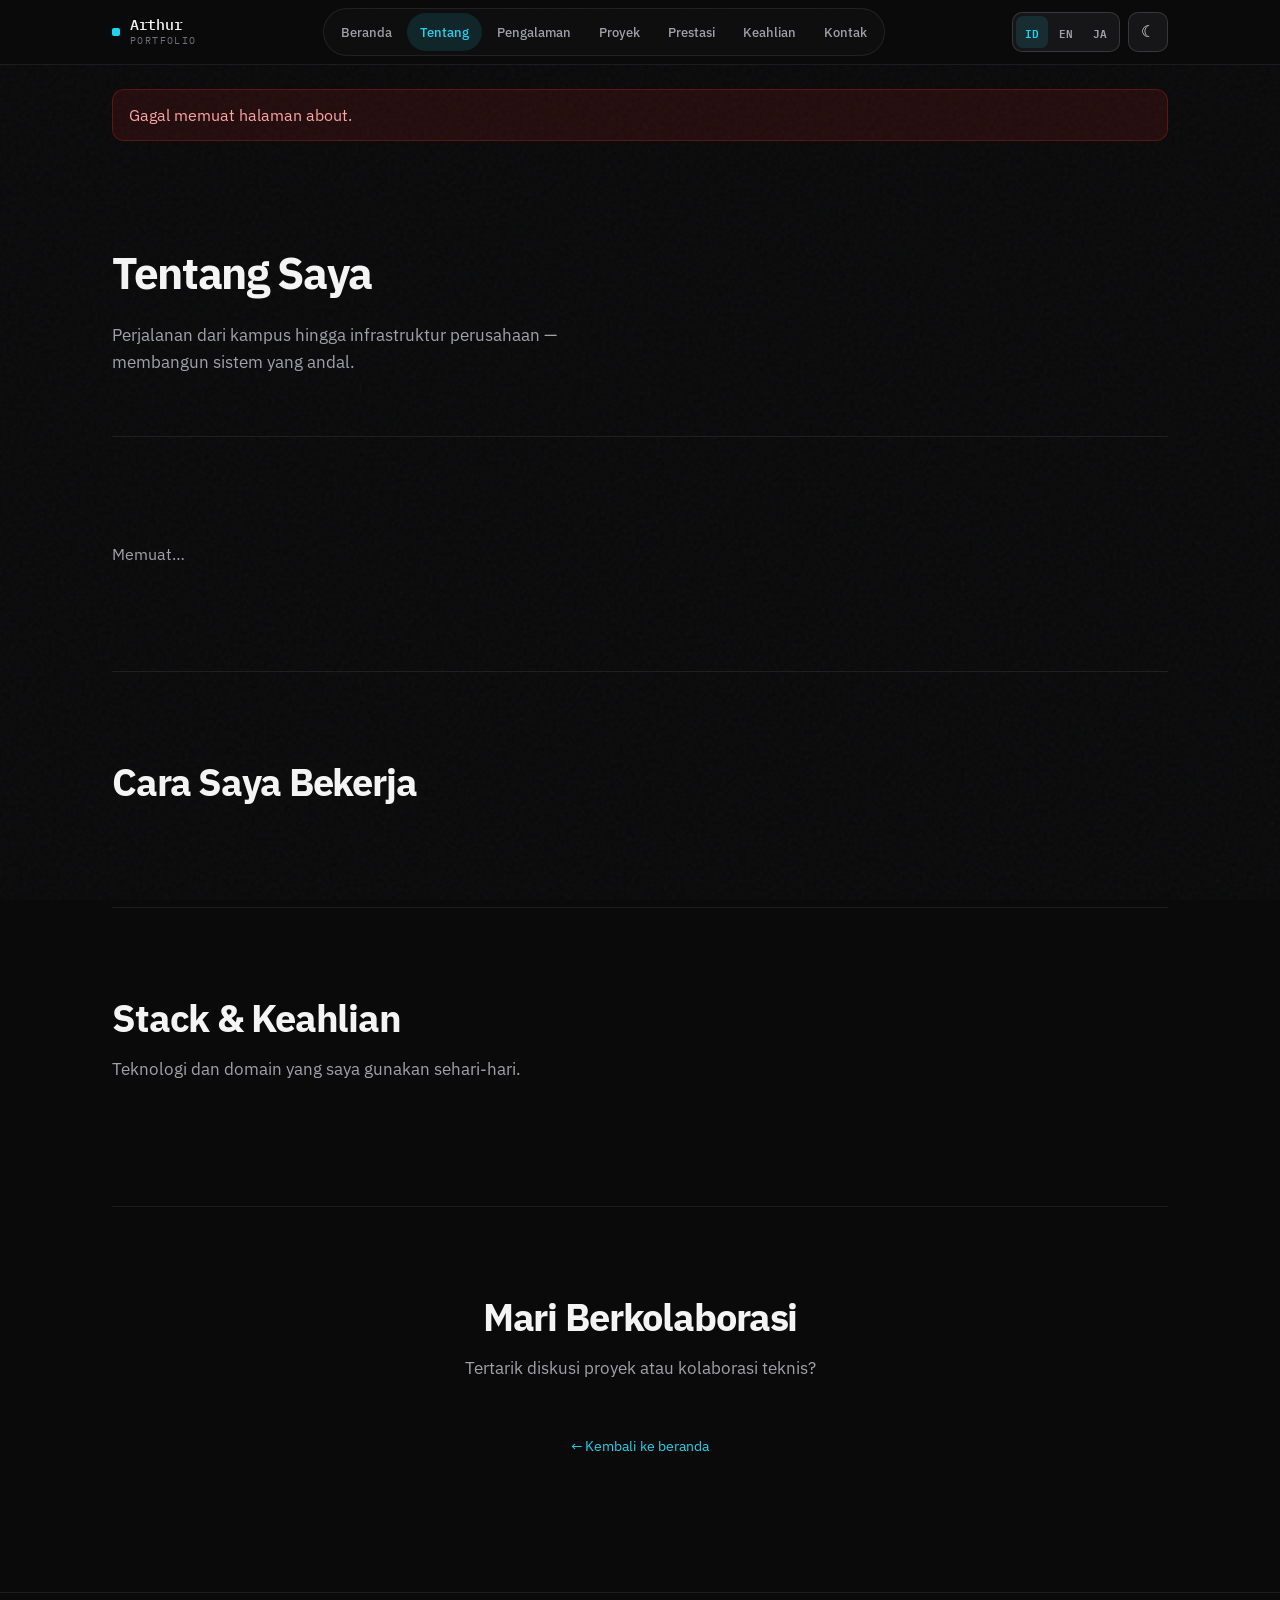
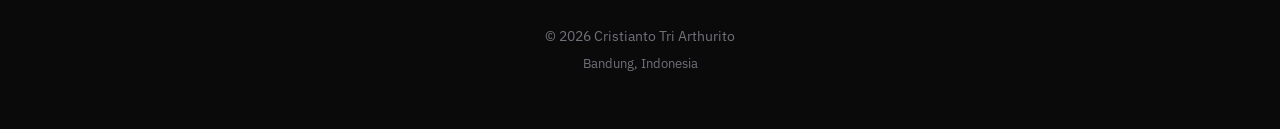
==== about.html @ 10476b2e "Initial GitHub Pages portfolio frontend. Static site from portfolio-web; CMS API hosted on VPS (ssli" ====
<!DOCTYPE html>
<html lang="id">
<head>
  <meta charset="UTF-8">
  <meta name="viewport" content="width=device-width, initial-scale=1.0">
  <meta name="description" content="Tentang Cristianto Tri Arthurito — IT Support, Full Stack, Networking & Cybersecurity">
  <title>Tentang — Portfolio</title>
  <link rel="icon" href="/favicon.svg" type="image/svg+xml">
  <link rel="preconnect" href="https://fonts.googleapis.com">
  <link rel="preconnect" href="https://fonts.gstatic.com" crossorigin>
  <link href="https://fonts.googleapis.com/css2?family=IBM+Plex+Mono:wght@400;500&family=IBM+Plex+Sans:wght@400;500;600;700&display=swap" rel="stylesheet">
  <script src="/js/theme.js"></script>
  <link rel="stylesheet" href="/css/style.css">
</head>
<body class="site site--about">
  <div class="site__noise" aria-hidden="true"></div>
  <header class="site-header" id="site-header">
    <div class="site-header__inner">
      <a href="/" class="site-header__brand" data-i18n-attr="aria-label:nav.home">
        <span class="site-header__mark" aria-hidden="true"></span>
        <span class="site-header__brand-text">
          <strong id="nav-brand">Arthur</strong>
          <small data-i18n="nav.brand">Portfolio</small>
        </span>
      </a>
      <nav class="site-header__nav" id="site-nav" aria-label="Navigasi utama">
        <div class="site-header__links">
          <a href="/" class="nav-link" data-nav="home" data-i18n="nav.homeLink">Beranda</a>
          <a href="/about.html" class="nav-link is-active" data-nav="about" data-i18n="nav.about">Tentang</a>
          <a href="/#pengalaman" class="nav-link" data-nav="pengalaman" data-i18n="nav.experience">Pengalaman</a>
          <a href="/#proyek" class="nav-link" data-nav="proyek" data-i18n="nav.projects">Proyek</a>
          <a href="/#prestasi" class="nav-link" data-nav="prestasi" data-i18n="nav.achievements">Prestasi</a>
          <a href="/#keahlian" class="nav-link" data-nav="keahlian" data-i18n="nav.skills">Keahlian</a>
          <a href="/#kontak" class="nav-link" data-nav="kontak" data-i18n="nav.contact">Kontak</a>
        </div>
      </nav>
      <div class="site-header__tools">
        <div id="lang-slot"></div>
        <div id="theme-slot"></div>
        <button type="button" class="site-header__menu" id="nav-toggle" aria-label="Buka menu" aria-expanded="false" aria-controls="site-nav">
          <span></span><span></span><span></span>
        </button>
      </div>
    </div>
    <div class="site-header__backdrop" id="nav-backdrop" hidden></div>
  </header>
  <main class="site-main">
    <div id="load-error" class="alert" hidden role="alert"></div>
    <header class="about-page__hero">
      <h1 class="about-page__title" id="about-page-title" data-i18n="about.page.title">Tentang Saya</h1>
      <p class="section__lead" data-i18n="about.page.lead">Perjalanan dari kampus hingga infrastruktur perusahaan — membangun sistem yang andal.</p>
    </header>
    <section class="section about-page__layout">
      <div id="about-story" class="about-page__main">
        <p class="muted" data-i18n="loading">Memuat…</p>
      </div>
      <aside id="about-sidebar" class="about-page__aside"></aside>
    </section>
    <section class="section">
      <h2 class="section__title" data-i18n="about.principles.title">Cara Saya Bekerja</h2>
      <div id="about-principles" class="principle-grid"></div>
    </section>
    <section class="section">
      <h2 class="section__title" data-i18n="about.stack.title">Stack & Keahlian</h2>
      <p class="section__lead" data-i18n="about.stack.lead">Teknologi dan domain yang saya gunakan sehari-hari.</p>
      <div id="about-stack" class="stack-cloud"></div>
    </section>
    <section class="section section--cta">
      <h2 class="section__title" data-i18n="about.cta.title">Mari Berkolaborasi</h2>
      <p class="section__lead" data-i18n="about.cta.lead">Tertarik diskusi proyek atau kolaborasi teknis?</p>
      <div class="cta-actions" id="about-cta"></div>
      <p class="about-page__back"><a href="/" data-i18n="about.back">← Kembali ke beranda</a></p>
    </section>
  </main>
  <footer class="site-footer">
    <p>© <span id="year"></span> <span id="footer-name">Cristianto Tri Arthurito</span></p>
    <p class="site-footer__meta"><span id="footer-location">Bandung, Indonesia</span></p>
  </footer>
  <dialog id="lightbox" class="lightbox">
    <button type="button" class="lightbox__close" id="lightbox-close" data-i18n-attr="aria-label:lightbox.close">×</button>
    <img id="lightbox-img" src="" data-i18n-attr="alt:photo.enlarged">
  </dialog>
  <script src="/js/config.js"></script>
  <script src="/js/content-i18n.js?v=1"></script>
  <script src="/js/i18n.js?v=3"></script>
  <script src="/js/api.js"></script>
  <script src="/js/photos.js"></script>
  <script src="/js/core.js"></script>
  <script src="/js/about-page.js"></script>
  <script src="/js/site.js"></script>
</body>
</html>
---- css/style.css ----
/* Portfolio — codedgar-inspired, dark default + light toggle */
:root,
[data-theme="dark"] {
  --bg: #0a0a0b;
  --bg-elevated: #111113;
  --bg-card: #161618;
  --ink: #f4f4f5;
  --ink-muted: #a1a1aa;
  --ink-dim: #71717a;
  --accent: #22d3ee;
  --accent-hover: #67e8f9;
  --accent-dim: #0891b2;
  --accent-soft: rgba(34, 211, 238, 0.12);
  --border: rgba(255, 255, 255, 0.08);
  --border-strong: rgba(255, 255, 255, 0.14);
  --header-bg: rgba(10, 10, 11, 0.82);
  --btn-primary-bg: #f4f4f5;
  --btn-primary-ink: #0a0a0b;
  --noise-opacity: 0.035;
  color-scheme: dark;
}

[data-theme="light"] {
  --bg: #f8fafc;
  --bg-elevated: #ffffff;
  --bg-card: #ffffff;
  --ink: #0f172a;
  --ink-muted: #475569;
  --ink-dim: #64748b;
  --accent: #0891b2;
  --accent-hover: #0e7490;
  --accent-dim: #155e75;
  --accent-soft: rgba(8, 145, 178, 0.1);
  --border: rgba(15, 23, 42, 0.08);
  --border-strong: rgba(15, 23, 42, 0.14);
  --header-bg: rgba(248, 250, 252, 0.88);
  --btn-primary-bg: #0f172a;
  --btn-primary-ink: #f8fafc;
  --noise-opacity: 0.02;
  color-scheme: light;
}

:root {
  --radius: 12px;
  --radius-lg: 16px;
  --shadow: 0 8px 32px rgba(0, 0, 0, 0.4);
  --font: "IBM Plex Sans", system-ui, sans-serif;
  --mono: "IBM Plex Mono", ui-monospace, monospace;
  --max: 1120px;
  --header-h: 64px;
}

*, *::before, *::after { box-sizing: border-box; }

html { scroll-behavior: smooth; }

body.site {
  margin: 0;
  font-family: var(--font);
  font-size: 1rem;
  line-height: 1.65;
  color: var(--ink);
  background: var(--bg);
  min-height: 100vh;
}

.site__noise {
  pointer-events: none;
  position: fixed;
  inset: 0;
  z-index: 0;
  opacity: var(--noise-opacity);
  background-image: url("data:image/svg+xml,%3Csvg viewBox='0 0 256 256' xmlns='http://www.w3.org/2000/svg'%3E%3Cfilter id='n'%3E%3CfeTurbulence type='fractalNoise' baseFrequency='0.85' numOctaves='4' stitchTiles='stitch'/%3E%3C/filter%3E%3Crect width='100%25' height='100%25' filter='url(%23n)'/%3E%3C/svg%3E");
}

a {
  color: var(--accent);
  text-decoration: none;
  transition: color 0.15s;
}
a:hover { color: var(--accent-hover); }

.muted { color: var(--ink-muted); }

/* Header */
.site-header {
  position: sticky;
  top: 0;
  z-index: 100;
  background: var(--header-bg);
  backdrop-filter: blur(16px);
  border-bottom: 1px solid var(--border);
  transition: box-shadow 0.2s ease, border-color 0.2s ease;
}

.site-header.is-scrolled {
  border-bottom-color: var(--border-strong);
  box-shadow: 0 8px 32px rgba(0, 0, 0, 0.18);
}

[data-theme="light"] .site-header.is-scrolled {
  box-shadow: 0 8px 24px rgba(15, 23, 42, 0.08);
}

.site-header__inner {
  display: grid;
  grid-template-columns: auto 1fr auto;
  align-items: center;
  gap: 12px 20px;
  max-width: var(--max);
  margin: 0 auto;
  height: var(--header-h);
  padding: 0 clamp(16px, 4vw, 32px);
}

.site-header__brand {
  display: flex;
  align-items: center;
  gap: 10px;
  min-width: 0;
  text-decoration: none;
}

.site-header__mark {
  flex-shrink: 0;
  width: 8px;
  height: 8px;
  border-radius: 2px;
  background: var(--accent);
  box-shadow: 0 0 14px var(--accent-soft);
}

.site-header__brand-text {
  display: flex;
  flex-direction: column;
  gap: 2px;
  line-height: 1.1;
}

.site-header__brand-text strong {
  font-family: var(--mono);
  font-weight: 500;
  font-size: 0.92rem;
  color: var(--ink);
  letter-spacing: -0.02em;
}

.site-header__brand-text small {
  font-family: var(--mono);
  font-size: 0.62rem;
  font-weight: 400;
  letter-spacing: 0.14em;
  text-transform: uppercase;
  color: var(--ink-dim);
}

.site-header__brand:hover .site-header__brand-text strong {
  color: var(--accent);
}

.site-header__nav {
  display: flex;
  justify-content: center;
  min-width: 0;
}

.site-header__links {
  display: flex;
  align-items: center;
  flex-wrap: nowrap;
  gap: 2px;
  padding: 4px;
  border: 1px solid var(--border);
  border-radius: 999px;
  background: rgba(255, 255, 255, 0.02);
}

[data-theme="light"] .site-header__links {
  background: rgba(15, 23, 42, 0.03);
}

.nav-link {
  display: inline-flex;
  align-items: center;
  justify-content: center;
  padding: 8px 13px;
  border-radius: 999px;
  font-size: 0.84rem;
  font-weight: 500;
  color: var(--ink-muted);
  text-decoration: none;
  white-space: nowrap;
  transition: color 0.15s ease, background 0.15s ease, border-color 0.15s ease;
}

.nav-link:hover {
  color: var(--ink);
  background: rgba(255, 255, 255, 0.05);
}

[data-theme="light"] .nav-link:hover {
  background: rgba(15, 23, 42, 0.05);
}

.nav-link.is-active {
  color: var(--accent) !important;
  background: var(--accent-soft);
}

.nav-link--admin {
  font-family: var(--mono);
  font-size: 0.68rem;
  font-weight: 500;
  letter-spacing: 0.08em;
  text-transform: uppercase;
  padding: 7px 11px;
  border: 1px solid var(--border-strong);
  background: transparent;
}

.nav-link--admin:hover {
  color: var(--accent);
  border-color: var(--accent-dim);
  background: var(--accent-soft);
}

.nav-link--mobile-only { display: none; }
.nav-link--desktop-only { display: inline-flex; }

.site-header__tools {
  display: flex;
  align-items: center;
  gap: 8px;
}

.site-header__backdrop {
  position: fixed;
  inset: var(--header-h) 0 0;
  z-index: 98;
  background: rgba(0, 0, 0, 0.45);
  backdrop-filter: blur(2px);
  opacity: 0;
  pointer-events: none;
  transition: opacity 0.25s ease;
}

body.nav-open .site-header__backdrop {
  opacity: 1;
  pointer-events: auto;
}

.theme-toggle {
  display: inline-flex;
  align-items: center;
  justify-content: center;
  width: 40px;
  height: 40px;
  border-radius: 10px;
  border: 1px solid var(--border-strong);
  background: var(--bg-card);
  color: var(--ink);
  cursor: pointer;
  font-size: 1rem;
  transition: border-color 0.15s, background 0.15s;
}
.theme-toggle:hover {
  border-color: var(--accent);
  color: var(--accent);
}
.theme-toggle__icon { line-height: 1; }
html:not([data-theme="light"]) .theme-toggle__icon--sun { display: none; }
html[data-theme="light"] .theme-toggle__icon--moon { display: none; }

/* Language switcher */
.lang-switch {
  display: inline-flex;
  align-items: center;
  gap: 2px;
  padding: 3px;
  border: 1px solid var(--border-strong);
  border-radius: 10px;
  background: var(--bg-card);
}

.lang-switch__btn {
  display: inline-flex;
  align-items: center;
  justify-content: center;
  min-width: 32px;
  height: 32px;
  padding: 0 6px;
  border: none;
  border-radius: 7px;
  background: transparent;
  color: var(--ink-muted);
  font-family: var(--mono);
  font-size: 0.68rem;
  font-weight: 600;
  letter-spacing: 0.04em;
  cursor: pointer;
  transition: color 0.2s ease, background 0.2s ease, transform 0.2s ease;
}

.lang-switch__btn:hover {
  color: var(--ink);
  background: rgba(255, 255, 255, 0.06);
  transform: translateY(-1px);
}

[data-theme="light"] .lang-switch__btn:hover {
  background: rgba(15, 23, 42, 0.06);
}

.lang-switch__btn.is-active {
  color: var(--accent);
  background: var(--accent-soft);
}

.site-header__menu {
  display: none;
  flex-direction: column;
  justify-content: center;
  gap: 5px;
  width: 40px;
  height: 40px;
  padding: 0;
  border: 1px solid var(--border-strong);
  border-radius: 10px;
  background: var(--bg-card);
  cursor: pointer;
  transition: border-color 0.15s ease;
}

.site-header__menu:hover {
  border-color: var(--accent);
}

.site-header__menu span {
  display: block;
  width: 16px;
  height: 2px;
  margin: 0 auto;
  background: var(--ink);
  border-radius: 1px;
  transition: transform 0.22s ease, opacity 0.15s ease;
}

@media (max-width: 960px) {
  .site-header__links {
    gap: 0;
    padding: 3px;
  }

  .nav-link {
    padding: 7px 10px;
    font-size: 0.8rem;
  }
}

@media (max-width: 900px) {
  .site-header__inner {
    display: flex;
    justify-content: space-between;
  }

  .site-header__menu { display: flex; }

  .nav-link--mobile-only { display: inline-flex; }
  .nav-link--desktop-only { display: none; }

  .site-header__nav {
    position: fixed;
    top: var(--header-h);
    left: 12px;
    right: 12px;
    z-index: 99;
    justify-content: stretch;
    transform: translateY(-8px);
    opacity: 0;
    pointer-events: none;
    transition: transform 0.25s ease, opacity 0.25s ease;
  }

  .site-header__links {
    flex-direction: column;
    align-items: stretch;
    gap: 4px;
    width: 100%;
    padding: 10px;
    border-radius: var(--radius-lg);
    border-color: var(--border-strong);
    background: var(--bg-elevated);
    box-shadow: var(--shadow);
  }

  .nav-link {
    justify-content: flex-start;
    width: 100%;
    padding: 12px 14px;
    font-size: 0.92rem;
    border-radius: 10px;
  }

  .nav-link--admin {
    margin-top: 4px;
    padding-top: 12px;
    padding-bottom: 12px;
    border-style: dashed;
  }

  body.nav-open .site-header__nav {
    transform: translateY(0);
    opacity: 1;
    pointer-events: auto;
  }

  body.nav-open .site-header__menu span:nth-child(2) { opacity: 0; }
  body.nav-open .site-header__menu span:first-child { transform: translateY(7px) rotate(45deg); }
  body.nav-open .site-header__menu span:last-child { transform: translateY(-7px) rotate(-45deg); }
}

.site-main {
  position: relative;
  z-index: 1;
  max-width: var(--max);
  margin: 0 auto;
  padding: 0 clamp(16px, 4vw, 32px) 80px;
}

/* Hero */
.hero {
  padding: clamp(48px, 10vw, 96px) 0 clamp(32px, 6vw, 56px);
  border-bottom: 1px solid var(--border);
}

.hero__init {
  font-family: var(--mono);
  font-size: 0.78rem;
  color: var(--ink-dim);
  margin: 0 0 28px;
  letter-spacing: 0.02em;
}
.hero__init a { color: var(--accent); }

.hero__inner {
  display: grid;
  gap: 40px;
  align-items: center;
}
@media (min-width: 860px) {
  .hero__inner { grid-template-columns: 1.15fr 0.85fr; gap: 56px; }
}

.hero h1 {
  font-size: clamp(2.25rem, 6vw, 3.5rem);
  font-weight: 700;
  line-height: 1.08;
  letter-spacing: -0.04em;
  margin: 0 0 16px;
}

.hero__role {
  font-family: var(--mono);
  font-size: clamp(0.85rem, 2vw, 1rem);
  font-weight: 500;
  color: var(--accent);
  margin: 0 0 20px;
}

.hero__lead {
  font-size: clamp(1.05rem, 2.2vw, 1.2rem);
  color: var(--ink-muted);
  max-width: 42ch;
  margin: 0 0 28px;
  line-height: 1.6;
}

.hero__actions {
  display: flex;
  flex-wrap: wrap;
  gap: 12px;
}

.btn {
  display: inline-flex;
  align-items: center;
  justify-content: center;
  gap: 8px;
  padding: 12px 22px;
  font-family: inherit;
  font-size: 0.9rem;
  font-weight: 600;
  border-radius: var(--radius);
  border: 1px solid transparent;
  cursor: pointer;
  transition: background 0.15s, border-color 0.15s, color 0.15s;
}

.btn--primary {
  background: var(--btn-primary-bg);
  color: var(--btn-primary-ink);
}
.btn--primary:hover {
  filter: brightness(1.08);
}

.btn--ghost {
  background: transparent;
  border-color: var(--border-strong);
  color: var(--ink);
}
.btn--ghost:hover {
  border-color: var(--accent);
  color: var(--accent);
}

.hero__meta {
  font-size: 0.88rem;
  color: var(--ink-dim);
  margin-top: 20px;
}

.hero__visual {
  display: flex;
  justify-content: center;
  align-items: flex-start;
}

.hero__visual .photo-gallery--single .photo-gallery__item {
  aspect-ratio: 4/5;
  max-height: 440px;
  border-radius: var(--radius-lg);
  border: 1px solid var(--border);
  overflow: hidden;
  box-shadow: var(--shadow);
}

/* Hero — tumpukan foto profil */
.photo-stack {
  position: relative;
  display: block;
  width: min(100%, 300px);
  aspect-ratio: 4/5;
  max-height: 440px;
  margin: 0 auto;
  padding: 0;
  border: none;
  background: transparent;
  cursor: pointer;
  -webkit-tap-highlight-color: transparent;
}

.photo-stack:focus-visible {
  outline: 2px solid var(--accent);
  outline-offset: 4px;
  border-radius: var(--radius-lg);
}

.photo-stack__card {
  position: absolute;
  inset: 0;
  border-radius: var(--radius-lg);
  border: 1px solid var(--border);
  overflow: hidden;
  box-shadow: var(--shadow);
  background: var(--bg-card);
  transform: translate(calc(var(--depth) * 11px), calc(var(--depth) * -9px))
    rotate(calc(var(--depth) * 1.8deg));
  z-index: calc(20 - var(--depth));
  transition: transform 0.25s ease, box-shadow 0.25s ease;
}

.photo-stack__card img {
  width: 100%;
  height: 100%;
  object-fit: cover;
  display: block;
}

.photo-stack:hover .photo-stack__card,
.photo-stack:focus-visible .photo-stack__card {
  transform: translate(calc(var(--depth) * 13px), calc(var(--depth) * -11px))
    rotate(calc(var(--depth) * 1.8deg));
}

.photo-stack:hover .photo-stack__card:first-child,
.photo-stack:focus-visible .photo-stack__card:first-child {
  box-shadow: 0 20px 40px rgba(0, 0, 0, 0.18);
}

.photo-stack__badge {
  position: absolute;
  right: 12px;
  bottom: 12px;
  z-index: 20;
  font-family: var(--mono);
  font-size: 0.72rem;
  font-weight: 600;
  padding: 6px 10px;
  border-radius: 999px;
  background: rgba(10, 10, 11, 0.75);
  color: #fff;
  border: 1px solid rgba(255, 255, 255, 0.15);
  backdrop-filter: blur(6px);
  pointer-events: none;
}

/* Stats */
.stats {
  padding: 40px 0;
  border-bottom: 1px solid var(--border);
}

.stats__grid {
  display: grid;
  grid-template-columns: repeat(2, 1fr);
  gap: 24px 32px;
}
@media (min-width: 640px) {
  .stats__grid { grid-template-columns: repeat(4, 1fr); }
}

.stat-item__value {
  font-size: clamp(2rem, 4vw, 2.75rem);
  font-weight: 700;
  letter-spacing: -0.03em;
  line-height: 1;
  margin-bottom: 6px;
  font-variant-numeric: tabular-nums;
  transition: opacity 0.2s;
}

.stat-item.is-animating .stat-item__value {
  opacity: 1;
}

/* About teaser & page */
.section--teaser { padding-bottom: clamp(40px, 6vw, 64px); }

.about-teaser__text {
  font-size: 1.05rem;
  color: var(--ink-muted);
  max-width: 58ch;
  margin: 0 0 16px;
  line-height: 1.65;
}

.about-block__link {
  display: inline-flex;
  font-weight: 600;
  font-size: 0.95rem;
}

.about-page__hero {
  padding: clamp(40px, 8vw, 72px) 0 24px;
  border-bottom: 1px solid var(--border);
}

.about-page__title {
  font-size: clamp(2rem, 5vw, 2.75rem);
  font-weight: 700;
  letter-spacing: -0.03em;
  margin: 0 0 12px;
}

.about-page__layout {
  display: grid;
  gap: 32px;
}
@media (min-width: 860px) {
  .about-page__layout {
    grid-template-columns: 1fr minmax(240px, 300px);
    align-items: start;
  }
}

.about-page__story p {
  margin: 0 0 1.1em;
  color: var(--ink-muted);
  font-size: 1.05rem;
  line-height: 1.7;
}
.about-page__story p:last-child { margin-bottom: 0; }

.about-page__photo {
  margin-bottom: 28px;
  max-width: 360px;
}
.about-page__photo .photo-gallery__item {
  aspect-ratio: 4/5;
  border-radius: var(--radius-lg);
  border: 1px solid var(--border);
}

.about-sidebar__card {
  padding: 22px;
  background: var(--bg-card);
  border: 1px solid var(--border);
  border-radius: var(--radius-lg);
  position: sticky;
  top: calc(var(--header-h) + 16px);
}
.about-sidebar__card h3 {
  font-family: var(--mono);
  font-size: 0.75rem;
  text-transform: uppercase;
  letter-spacing: 0.08em;
  color: var(--accent-dim);
  margin: 0 0 14px;
}
.about-sidebar__card ul {
  list-style: none;
  margin: 0;
  padding: 0;
}
.about-sidebar__card li {
  display: flex;
  flex-direction: column;
  gap: 4px;
  padding: 10px 0;
  border-bottom: 1px solid var(--border);
  font-size: 0.88rem;
}
.about-sidebar__card li:last-child { border-bottom: none; }
.about-sidebar__card span { color: var(--ink-dim); font-size: 0.78rem; }

.principle-grid {
  display: grid;
  gap: 16px;
}
@media (min-width: 640px) {
  .principle-grid { grid-template-columns: repeat(2, 1fr); }
}

.principle-card {
  padding: 22px 24px;
  background: var(--bg-card);
  border: 1px solid var(--border);
  border-radius: var(--radius-lg);
}
.principle-card h3 {
  font-size: 1rem;
  font-weight: 600;
  margin: 0 0 8px;
}
.principle-card p {
  margin: 0;
  font-size: 0.92rem;
  color: var(--ink-muted);
  line-height: 1.55;
}

.stack-cloud {
  display: flex;
  flex-wrap: wrap;
  gap: 10px;
}
.tag--lg {
  font-size: 0.82rem;
  padding: 8px 14px;
}

.about-page__back {
  margin-top: 24px;
  font-size: 0.9rem;
}

.stat-item__label {
  font-size: 0.82rem;
  color: var(--ink-muted);
  line-height: 1.4;
}

/* Sections */
.section {
  padding: clamp(56px, 8vw, 88px) 0;
  border-bottom: 1px solid var(--border);
}

.section__label {
  font-family: var(--mono);
  font-size: 0.75rem;
  color: var(--accent-dim);
  margin: 0 0 16px;
  letter-spacing: 0.04em;
}

.section__title {
  font-size: clamp(1.75rem, 4vw, 2.35rem);
  font-weight: 700;
  letter-spacing: -0.03em;
  margin: 0 0 16px;
  line-height: 1.15;
}

.section__lead {
  font-size: 1.05rem;
  color: var(--ink-muted);
  max-width: 52ch;
  margin: 0 0 36px;
  line-height: 1.6;
}

/* Problem / focus cards */
.problem-grid {
  display: grid;
  gap: 16px;
}
@media (min-width: 640px) {
  .problem-grid { grid-template-columns: repeat(2, 1fr); }
}

.problem-card {
  padding: 24px 26px;
  background: var(--bg-card);
  border: 1px solid var(--border);
  border-radius: var(--radius-lg);
  transition: border-color 0.2s;
}
.problem-card:hover { border-color: var(--border-strong); }

.problem-card__num {
  font-family: var(--mono);
  font-size: 0.72rem;
  color: var(--accent);
  display: block;
  margin-bottom: 12px;
}

.problem-card h3 {
  font-size: 1.05rem;
  font-weight: 600;
  margin: 0 0 10px;
  letter-spacing: -0.02em;
}

.problem-card p {
  margin: 0;
  font-size: 0.92rem;
  color: var(--ink-muted);
  line-height: 1.55;
}

/* About */
.about-block {
  display: grid;
  gap: 32px;
}
@media (min-width: 700px) {
  .about-block:has(.about-block__media) {
    grid-template-columns: minmax(200px, 320px) 1fr;
    align-items: start;
  }
}

.about-block__text p {
  margin: 0 0 1.1em;
  color: var(--ink-muted);
  font-size: 1.02rem;
}
.about-block__text p:last-child { margin-bottom: 0; }

.about-block__link {
  display: inline-flex;
  margin-top: 20px;
  font-weight: 600;
  font-size: 0.95rem;
}

/* Featured work */
.work-grid {
  display: grid;
  gap: 20px;
}
@media (min-width: 700px) {
  .work-grid { grid-template-columns: repeat(auto-fit, minmax(300px, 1fr)); }
}

.work-card {
  display: flex;
  flex-direction: column;
  padding: 28px;
  background: var(--bg-card);
  border: 1px solid var(--border);
  border-radius: var(--radius-lg);
  transition: border-color 0.25s ease, transform 0.3s cubic-bezier(0.34, 1.56, 0.64, 1), box-shadow 0.25s ease;
  min-height: 100%;
}
.work-card:hover {
  border-color: var(--accent-dim);
  transform: translateY(-4px);
  box-shadow: 0 12px 32px rgba(0, 0, 0, 0.18);
}

[data-theme="light"] .work-card:hover {
  box-shadow: 0 12px 28px rgba(15, 23, 42, 0.1);
}

.work-card__meta {
  font-family: var(--mono);
  font-size: 0.72rem;
  color: var(--ink-dim);
  margin-bottom: 12px;
}

.work-card__tags {
  display: flex;
  flex-wrap: wrap;
  gap: 6px;
  margin-bottom: 14px;
}

.work-card__tag {
  font-family: var(--mono);
  font-size: 0.68rem;
  padding: 4px 8px;
  border-radius: 4px;
  background: var(--accent-soft);
  color: var(--accent);
}

.work-card h3 {
  font-size: 1.2rem;
  font-weight: 600;
  margin: 0 0 8px;
  letter-spacing: -0.02em;
}

.work-card__company {
  font-size: 0.88rem;
  color: var(--accent);
  margin: 0 0 14px;
}

.work-card p {
  margin: 0;
  font-size: 0.9rem;
  color: var(--ink-muted);
  flex: 1;
  line-height: 1.55;
}

.work-card ul {
  margin: 12px 0 0;
  padding-left: 1.1em;
  font-size: 0.85rem;
  color: var(--ink-muted);
}

/* Project cards */
.project-card__head {
  display: flex;
  justify-content: flex-end;
  margin: -4px 0 8px;
}

.project-card__status {
  font-family: var(--mono);
  font-size: 0.68rem;
  padding: 4px 10px;
  border-radius: 999px;
  border: 1px solid var(--border);
  color: var(--ink-muted);
}

.project-card__status--live {
  border-color: rgba(34, 197, 94, 0.35);
  color: #22c55e;
  background: rgba(34, 197, 94, 0.08);
}

.project-card__status--internal {
  border-color: rgba(59, 130, 246, 0.35);
  color: #3b82f6;
  background: rgba(59, 130, 246, 0.08);
}

.project-card__status--demo,
.project-card__status--development {
  border-color: rgba(234, 179, 8, 0.35);
  color: #eab308;
  background: rgba(234, 179, 8, 0.08);
}

.project-card__actions {
  display: flex;
  flex-wrap: wrap;
  gap: 8px;
  margin-top: 18px;
  padding-top: 16px;
  border-top: 1px solid var(--border);
}

/* Timeline expand */
.timeline-expand {
  margin-top: 32px;
}
.timeline-expand summary {
  font-family: var(--mono);
  font-size: 0.85rem;
  color: var(--accent);
  cursor: pointer;
  padding: 12px 0;
  list-style: none;
}
.timeline-expand summary::-webkit-details-marker { display: none; }

.timeline {
  position: relative;
  padding-left: 24px;
  margin-top: 16px;
}
.timeline::before {
  content: "";
  position: absolute;
  left: 5px;
  top: 8px;
  bottom: 8px;
  width: 1px;
  background: var(--border-strong);
}

.timeline__item {
  position: relative;
  margin-bottom: 24px;
}

.timeline__dot {
  position: absolute;
  left: -24px;
  top: 20px;
  width: 10px;
  height: 10px;
  border-radius: 50%;
  background: var(--accent);
  border: 2px solid var(--bg);
}

.timeline__body {
  padding: 20px 24px;
  background: var(--bg-card);
  border: 1px solid var(--border);
  border-radius: var(--radius);
  transition: border-color 0.25s ease, transform 0.25s ease, box-shadow 0.25s ease;
}

.timeline__item:hover .timeline__body {
  border-color: var(--accent-dim);
  transform: translateX(4px);
  box-shadow: -4px 8px 24px rgba(0, 0, 0, 0.12);
}

.timeline__body h3 {
  font-size: 1.05rem;
  margin: 0 0 6px;
  font-weight: 600;
}

.timeline__meta {
  font-family: var(--mono);
  font-size: 0.78rem;
  color: var(--ink-dim);
  margin: 0 0 12px;
}

.timeline__body ul {
  margin: 0;
  padding-left: 1.1em;
  font-size: 0.88rem;
  color: var(--ink-muted);
}

.timeline__photos, .ach-card__photos { margin-bottom: 14px; }

/* Achievements */
.ach-section-photos { margin-bottom: 24px; }

.ach-grid {
  display: grid;
  gap: 16px;
}
@media (min-width: 700px) {
  .ach-grid { grid-template-columns: repeat(3, 1fr); }
}

.ach-card {
  padding: 24px;
  background: var(--bg-card);
  border: 1px solid var(--border);
  border-radius: var(--radius-lg);
  transition: border-color 0.25s ease, transform 0.3s cubic-bezier(0.34, 1.56, 0.64, 1), box-shadow 0.25s ease;
}

.ach-card:hover {
  border-color: var(--accent-dim);
  transform: translateY(-3px);
  box-shadow: 0 10px 28px rgba(0, 0, 0, 0.15);
}

[data-theme="light"] .ach-card:hover {
  box-shadow: 0 10px 24px rgba(15, 23, 42, 0.08);
}

.ach-card h3 {
  font-family: var(--mono);
  font-size: 0.78rem;
  font-weight: 500;
  text-transform: uppercase;
  letter-spacing: 0.08em;
  color: var(--accent);
  margin: 0 0 14px;
}

.ach-card ul {
  margin: 0;
  padding-left: 1.1em;
  font-size: 0.88rem;
  color: var(--ink-muted);
}
.ach-card li { margin-bottom: 0.4em; }

/* Skills */
.skills-grid {
  display: grid;
  gap: 14px;
  grid-template-columns: repeat(auto-fill, minmax(260px, 1fr));
}

.skill-card {
  padding: 20px 22px;
  background: var(--bg-card);
  border: 1px solid var(--border);
  border-radius: var(--radius);
  transition: border-color 0.3s ease, transform 0.35s cubic-bezier(0.34, 1.56, 0.64, 1), box-shadow 0.3s ease, background 0.3s ease;
  position: relative;
  overflow: hidden;
}

.skill-card::before {
  content: "";
  position: absolute;
  inset: 0;
  background: linear-gradient(135deg, var(--accent-soft) 0%, transparent 60%);
  opacity: 0;
  transition: opacity 0.35s ease;
  pointer-events: none;
}

.skill-card:hover {
  border-color: var(--accent);
  transform: translateY(-6px) scale(1.02);
  box-shadow: 0 16px 40px rgba(34, 211, 238, 0.12);
}

.skill-card:hover::before {
  opacity: 1;
}

[data-theme="light"] .skill-card:hover {
  box-shadow: 0 16px 36px rgba(8, 145, 178, 0.14);
}

.skill-card h3 {
  position: relative;
  z-index: 1;
  font-size: 0.82rem;
  font-weight: 600;
  margin: 0 0 12px;
  color: var(--ink-dim);
  text-transform: uppercase;
  letter-spacing: 0.06em;
  transition: color 0.25s ease;
}

.skill-card:hover h3 {
  color: var(--accent);
}

.skill-card__tags {
  display: flex;
  flex-wrap: wrap;
  gap: 8px;
  position: relative;
  z-index: 1;
}

.tag {
  font-family: var(--mono);
  font-size: 0.75rem;
  padding: 5px 10px;
  border-radius: 6px;
  background: rgba(255, 255, 255, 0.05);
  border: 1px solid var(--border);
  color: var(--ink-muted);
  transition: transform 0.25s cubic-bezier(0.34, 1.56, 0.64, 1), border-color 0.2s ease, color 0.2s ease, background 0.2s ease;
}

.skill-card:hover .tag {
  border-color: var(--accent-dim);
}

.skill-card .tag:hover {
  transform: translateY(-3px) scale(1.06);
  color: var(--accent);
  background: var(--accent-soft);
  border-color: var(--accent);
}

/* CTA */
.section--cta {
  text-align: center;
  border-bottom: none;
  padding-bottom: 40px;
}
.section--cta .section__label,
.section--cta .section__title,
.section--cta .section__lead {
  margin-left: auto;
  margin-right: auto;
}
.section--cta .section__lead { margin-bottom: 28px; }

.cta-actions {
  display: flex;
  flex-wrap: wrap;
  gap: 12px;
  justify-content: center;
}

.cta-empty {
  margin: 0;
  max-width: 36rem;
  text-align: center;
  color: var(--ink-muted);
  font-size: 0.95rem;
  line-height: 1.55;
}

.hero-skeleton {
  max-width: 640px;
}

.skeleton {
  display: block;
  border-radius: 8px;
  background: linear-gradient(90deg, var(--bg-card) 25%, var(--bg-elevated) 50%, var(--bg-card) 75%);
  background-size: 200% 100%;
  animation: skeleton-shimmer 1.2s ease-in-out infinite;
  margin: 0 0 14px;
  min-height: 1rem;
}

.skeleton--sm { width: 40%; min-height: 0.75rem; }
.skeleton--title { width: 85%; min-height: 2.5rem; margin-bottom: 18px; }
.skeleton--short { width: 60%; }

@keyframes skeleton-shimmer {
  0% { background-position: 100% 0; }
  100% { background-position: -100% 0; }
}

/* Footer */
.site-footer {
  position: relative;
  z-index: 1;
  text-align: center;
  padding: 32px 24px 48px;
  font-size: 0.85rem;
  color: var(--ink-dim);
  border-top: 1px solid var(--border);
}
.site-footer p { margin: 0 0 6px; }
.site-footer__meta {
  font-size: 0.82rem;
  color: var(--ink-dim);
}
.site-footer__mono {
  font-family: var(--mono);
  font-size: 0.72rem;
  color: var(--ink-dim);
}

.alert {
  background: rgba(220, 38, 38, 0.12);
  color: #fca5a5;
  padding: 12px 16px;
  border-radius: var(--radius);
  border: 1px solid rgba(220, 38, 38, 0.3);
  margin: 24px 0;
}

/* Photo galleries */
.photo-gallery {
  display: grid;
  grid-template-columns: repeat(auto-fill, minmax(100px, 1fr));
  gap: 10px;
}
.photo-gallery--compact {
  grid-template-columns: repeat(auto-fill, minmax(72px, 1fr));
  gap: 8px;
}
.photo-gallery--single { grid-template-columns: 1fr; }

.photo-gallery__item {
  display: block;
  padding: 0;
  border: none;
  border-radius: 8px;
  overflow: hidden;
  cursor: zoom-in;
  background: var(--bg-card);
  aspect-ratio: 1;
  transition: transform 0.2s;
}
.photo-gallery__item:hover { transform: scale(1.02); }

.photo-gallery__item img {
  width: 100%;
  height: 100%;
  object-fit: cover;
  display: block;
}

/* Lightbox */
.lightbox {
  border: none;
  padding: 0;
  max-width: min(92vw, 960px);
  width: min(92vw, 960px);
  background: transparent;
}
.lightbox::backdrop {
  background: rgba(0, 0, 0, 0.9);
  backdrop-filter: blur(4px);
}
.lightbox__single img {
  width: 100%;
  max-height: 85vh;
  object-fit: contain;
  border-radius: var(--radius);
  display: block;
}
.lightbox__album {
  width: 100%;
  max-height: 85vh;
  overflow: auto;
  padding: 8px 4px 16px;
}
.lightbox__album-title {
  margin: 0 0 16px;
  font-size: 1rem;
  font-weight: 600;
  color: #fff;
  text-align: center;
}
.lightbox__album-grid {
  display: grid;
  grid-template-columns: repeat(auto-fill, minmax(140px, 1fr));
  gap: 12px;
}
.lightbox__album-item {
  display: block;
  padding: 0;
  border: none;
  border-radius: 10px;
  overflow: hidden;
  cursor: zoom-in;
  aspect-ratio: 4/5;
  background: rgba(255, 255, 255, 0.06);
  transition: transform 0.2s, box-shadow 0.2s;
}
.lightbox__album-item:hover {
  transform: scale(1.03);
  box-shadow: 0 8px 24px rgba(0, 0, 0, 0.4);
}
.lightbox__album-item img {
  width: 100%;
  height: 100%;
  object-fit: cover;
  display: block;
}
.lightbox__close {
  position: fixed;
  top: 16px;
  right: 16px;
  width: 44px;
  height: 44px;
  border: none;
  border-radius: 50%;
  background: rgba(255, 255, 255, 0.1);
  color: #fff;
  font-size: 1.5rem;
  cursor: pointer;
  z-index: 10;
}

/* ========== Admin (light theme) ========== */
.admin-body {
  --bg: #eef1f5;
  --bg-elevated: #ffffff;
  --ink: #0f172a;
  --ink-muted: #64748b;
  --accent: #0d6e6e;
  --accent-soft: #e0f2f1;
  --border: rgba(15, 23, 42, 0.08);
  --font-display: "IBM Plex Sans", system-ui, sans-serif;
  background: #eef1f5;
  color: var(--ink);
  color-scheme: light;
}

.login-box {
  max-width: 400px;
  margin: 10vh auto;
  padding: 36px;
  background: #fff;
  border-radius: var(--radius-lg);
  box-shadow: var(--shadow);
  border: 1px solid var(--border);
}
.login-box h1 { margin: 0 0 8px; font-size: 1.5rem; }

.admin-top {
  display: flex;
  justify-content: space-between;
  align-items: flex-start;
  gap: 16px;
  padding: 20px 24px;
  background: #fff;
  border-bottom: 1px solid var(--border);
}

.admin-tabs {
  display: flex;
  flex-wrap: wrap;
  gap: 4px;
  padding: 12px 24px;
  background: #fff;
  border-bottom: 1px solid var(--border);
}
.admin-tabs button {
  padding: 10px 16px;
  border: none;
  background: transparent;
  font-family: inherit;
  font-size: 0.9rem;
  font-weight: 500;
  color: var(--ink-muted);
  border-radius: var(--radius);
  cursor: pointer;
}
.admin-tabs button.is-active {
  background: var(--accent-soft);
  color: var(--accent);
}

.admin-main {
  max-width: 720px;
  margin: 0 auto;
  padding: 24px;
}
.admin-main section[hidden] { display: none !important; }

.admin-actions {
  position: sticky;
  bottom: 0;
  margin-top: 32px;
  padding: 16px 0;
  background: linear-gradient(transparent, #eef1f5 24%);
}

.field {
  display: flex;
  flex-direction: column;
  gap: 6px;
  margin-bottom: 16px;
}
.field span {
  font-size: 0.82rem;
  font-weight: 600;
  color: var(--ink-muted);
}
.field input, .field textarea {
  font-family: inherit;
  font-size: 0.95rem;
  padding: 10px 12px;
  border: 1px solid var(--border);
  border-radius: var(--radius);
  background: #fff;
}
.field input:focus, .field textarea:focus {
  outline: 2px solid var(--accent-soft);
  border-color: var(--accent);
}
.field--full { grid-column: 1 / -1; }

.form-grid { display: grid; gap: 0 16px; }
.form-grid--2 { grid-template-columns: 1fr 1fr; }
@media (max-width: 560px) { .form-grid--2 { grid-template-columns: 1fr; } }

.editor-card {
  background: #fff;
  border: 1px solid var(--border);
  border-radius: var(--radius-lg);
  padding: 20px;
  margin-bottom: 16px;
}
.editor-card__head {
  display: flex;
  justify-content: space-between;
  align-items: center;
  margin-bottom: 12px;
}

.hint { font-size: 0.85rem; color: var(--ink-muted); margin: 0 0 12px; }

.photo-slot-wrap { margin-bottom: 20px; }

.photo-editor {
  background: #f8fafc;
  border: 1px dashed var(--border);
  border-radius: var(--radius-lg);
  padding: 16px;
  margin-bottom: 8px;
}
.photo-editor__head {
  display: flex;
  justify-content: space-between;
  align-items: center;
  margin-bottom: 4px;
}
.photo-editor__label { font-weight: 600; font-size: 0.9rem; }
.photo-editor__count { font-size: 0.8rem; color: var(--ink-muted); }
.photo-editor__hint { margin-bottom: 12px !important; }
.photo-editor__grid {
  display: grid;
  grid-template-columns: repeat(auto-fill, minmax(88px, 1fr));
  gap: 10px;
  margin-bottom: 12px;
}
.photo-editor__thumb {
  position: relative;
  aspect-ratio: 1;
  border-radius: 8px;
  overflow: hidden;
  border: 1px solid var(--border);
}
.photo-editor__thumb img { width: 100%; height: 100%; object-fit: cover; }
.photo-editor__del {
  position: absolute;
  top: 4px; right: 4px;
  width: 26px; height: 26px;
  border: none; border-radius: 50%;
  background: rgba(0,0,0,0.65);
  color: #fff;
  font-size: 1.1rem;
  cursor: pointer;
}
.photo-editor__upload {
  display: inline-flex;
  align-items: center;
  padding: 10px 16px;
  border-radius: var(--radius);
  border: 1px dashed var(--accent);
  color: var(--accent);
  font-weight: 600;
  font-size: 0.88rem;
  cursor: pointer;
  background: #fff;
}
.photo-editor__upload.is-disabled { opacity: 0.5; pointer-events: none; }
.photo-editor__upload input { display: none; }

.btn--sm { padding: 6px 12px; font-size: 0.82rem; }
.btn.danger { color: #b91c1c; border-color: #fecaca; }
.btn.danger:hover { background: #fef2f2; }

.toast {
  position: fixed;
  bottom: 24px;
  left: 50%;
  transform: translateX(-50%) translateY(80px);
  padding: 12px 20px;
  border-radius: var(--radius);
  background: var(--ink);
  color: #fff;
  font-size: 0.9rem;
  opacity: 0;
  transition: transform 0.25s, opacity 0.25s;
  z-index: 200;
  pointer-events: none;
}
.toast--show { transform: translateX(-50%) translateY(0); opacity: 1; }
.toast--err { background: #b91c1c; }
.toast--ok { background: var(--accent); }

.stat-item {
  transition: transform 0.3s cubic-bezier(0.34, 1.56, 0.64, 1);
}

.stat-item:hover {
  transform: translateY(-4px);
}

.stat-item:hover .stat-item__value {
  color: var(--accent);
  transition: color 0.25s ease;
}

/* Scroll reveal */
.reveal {
  opacity: 0;
  transform: translateY(24px);
  transition: opacity 0.6s ease, transform 0.6s cubic-bezier(0.22, 1, 0.36, 1);
  transition-delay: var(--reveal-delay, 0s);
}

.reveal.is-visible {
  opacity: 1;
  transform: translateY(0);
}

.btn {
  transition: background 0.15s, border-color 0.15s, color 0.15s, transform 0.2s cubic-bezier(0.34, 1.56, 0.64, 1), box-shadow 0.2s ease;
}

.btn:hover {
  transform: translateY(-2px);
}

.btn--primary:hover {
  box-shadow: 0 6px 20px rgba(244, 244, 245, 0.15);
}

.btn--ghost:hover {
  box-shadow: 0 4px 16px rgba(34, 211, 238, 0.12);
}

.timeline-expand summary {
  transition: color 0.2s ease, letter-spacing 0.2s ease;
}

.timeline-expand summary:hover {
  letter-spacing: 0.02em;
}

@media (prefers-reduced-motion: reduce) {
  html { scroll-behavior: auto; }
  .work-card:hover,
  .skill-card:hover,
  .ach-card:hover,
  .stat-item:hover,
  .btn:hover { transform: none; }
  .skill-card .tag:hover { transform: none; }
  .timeline__item:hover .timeline__body { transform: none; }
  .reveal {
    opacity: 1;
    transform: none;
    transition: none;
  }
}
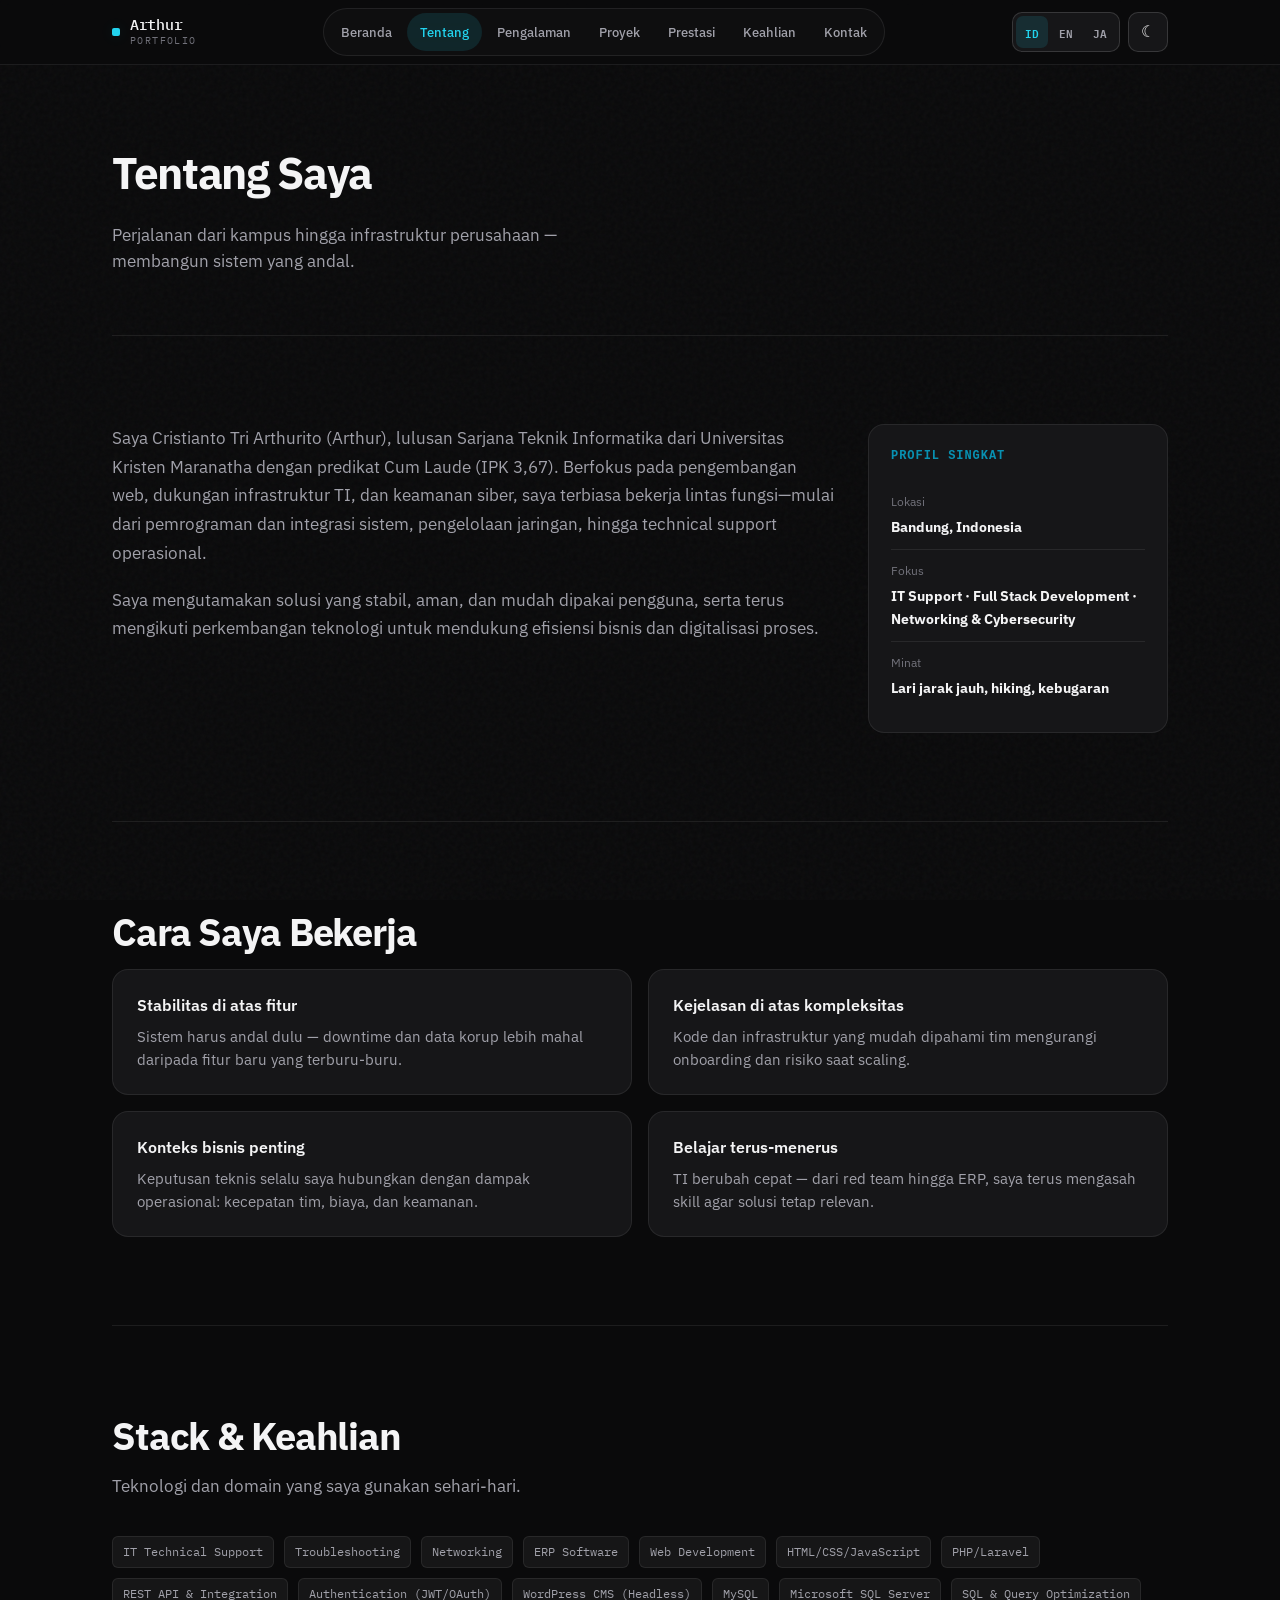
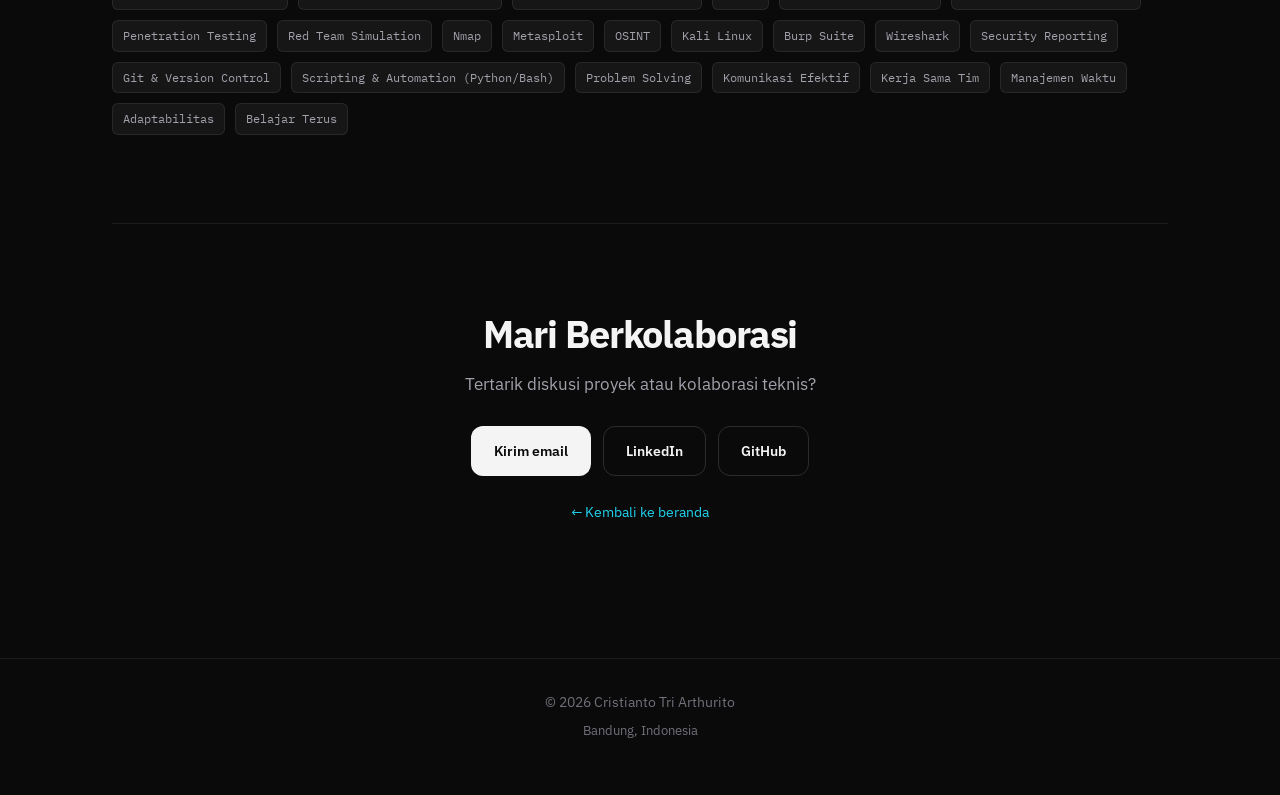
==== commit a4bf13d8: "Add SEO: static crawlable content, JSON-LD, sitemap, llms.txt. Enables Google and AI crawlers to ind" ====
--- a/about.html
+++ b/about.html
@@ -3,8 +3,14 @@
 <head>
   <meta charset="UTF-8">
   <meta name="viewport" content="width=device-width, initial-scale=1.0">
-  <meta name="description" content="Tentang Cristianto Tri Arthurito — IT Support, Full Stack, Networking & Cybersecurity">
-  <title>Tentang — Portfolio</title>
+  <meta name="description" content="Tentang Cristianto Tri Arthurito — IT Support, Full Stack Developer, Network Engineer & Cybersecurity. Bandung, Indonesia.">
+  <meta name="author" content="Cristianto Tri Arthurito">
+  <meta name="robots" content="index, follow">
+  <link rel="canonical" href="https://xcrisarthur.github.io/about.html">
+  <meta property="og:url" content="https://xcrisarthur.github.io/about.html">
+  <meta property="og:title" content="Tentang Cristianto Tri Arthurito">
+  <meta property="og:description" content="Profil lengkap — Teknik Informatika Maranatha, IT Support, Full Stack, Networking & Cybersecurity.">
+  <title>Tentang Cristianto Tri Arthurito — Portfolio</title>
   <link rel="icon" href="/favicon.svg" type="image/svg+xml">
   <link rel="preconnect" href="https://fonts.googleapis.com">
   <link rel="preconnect" href="https://fonts.gstatic.com" crossorigin>
@@ -52,7 +58,10 @@
     </header>
     <section class="section about-page__layout">
       <div id="about-story" class="about-page__main">
-        <p class="muted" data-i18n="loading">Memuat…</p>
+        <div class="about-page__story">
+          <p>Saya Cristianto Tri Arthurito (Arthur), lulusan Sarjana Teknik Informatika dari Universitas Kristen Maranatha dengan predikat Cum Laude (IPK 3,67). Berfokus pada pengembangan web, dukungan infrastruktur TI, dan keamanan siber.</p>
+          <p>Saya mengutamakan solusi yang stabil, aman, dan mudah dipakai pengguna, serta terus mengikuti perkembangan teknologi untuk mendukung efisiensi bisnis dan digitalisasi proses.</p>
+        </div>
       </div>
       <aside id="about-sidebar" class="about-page__aside"></aside>
     </section>
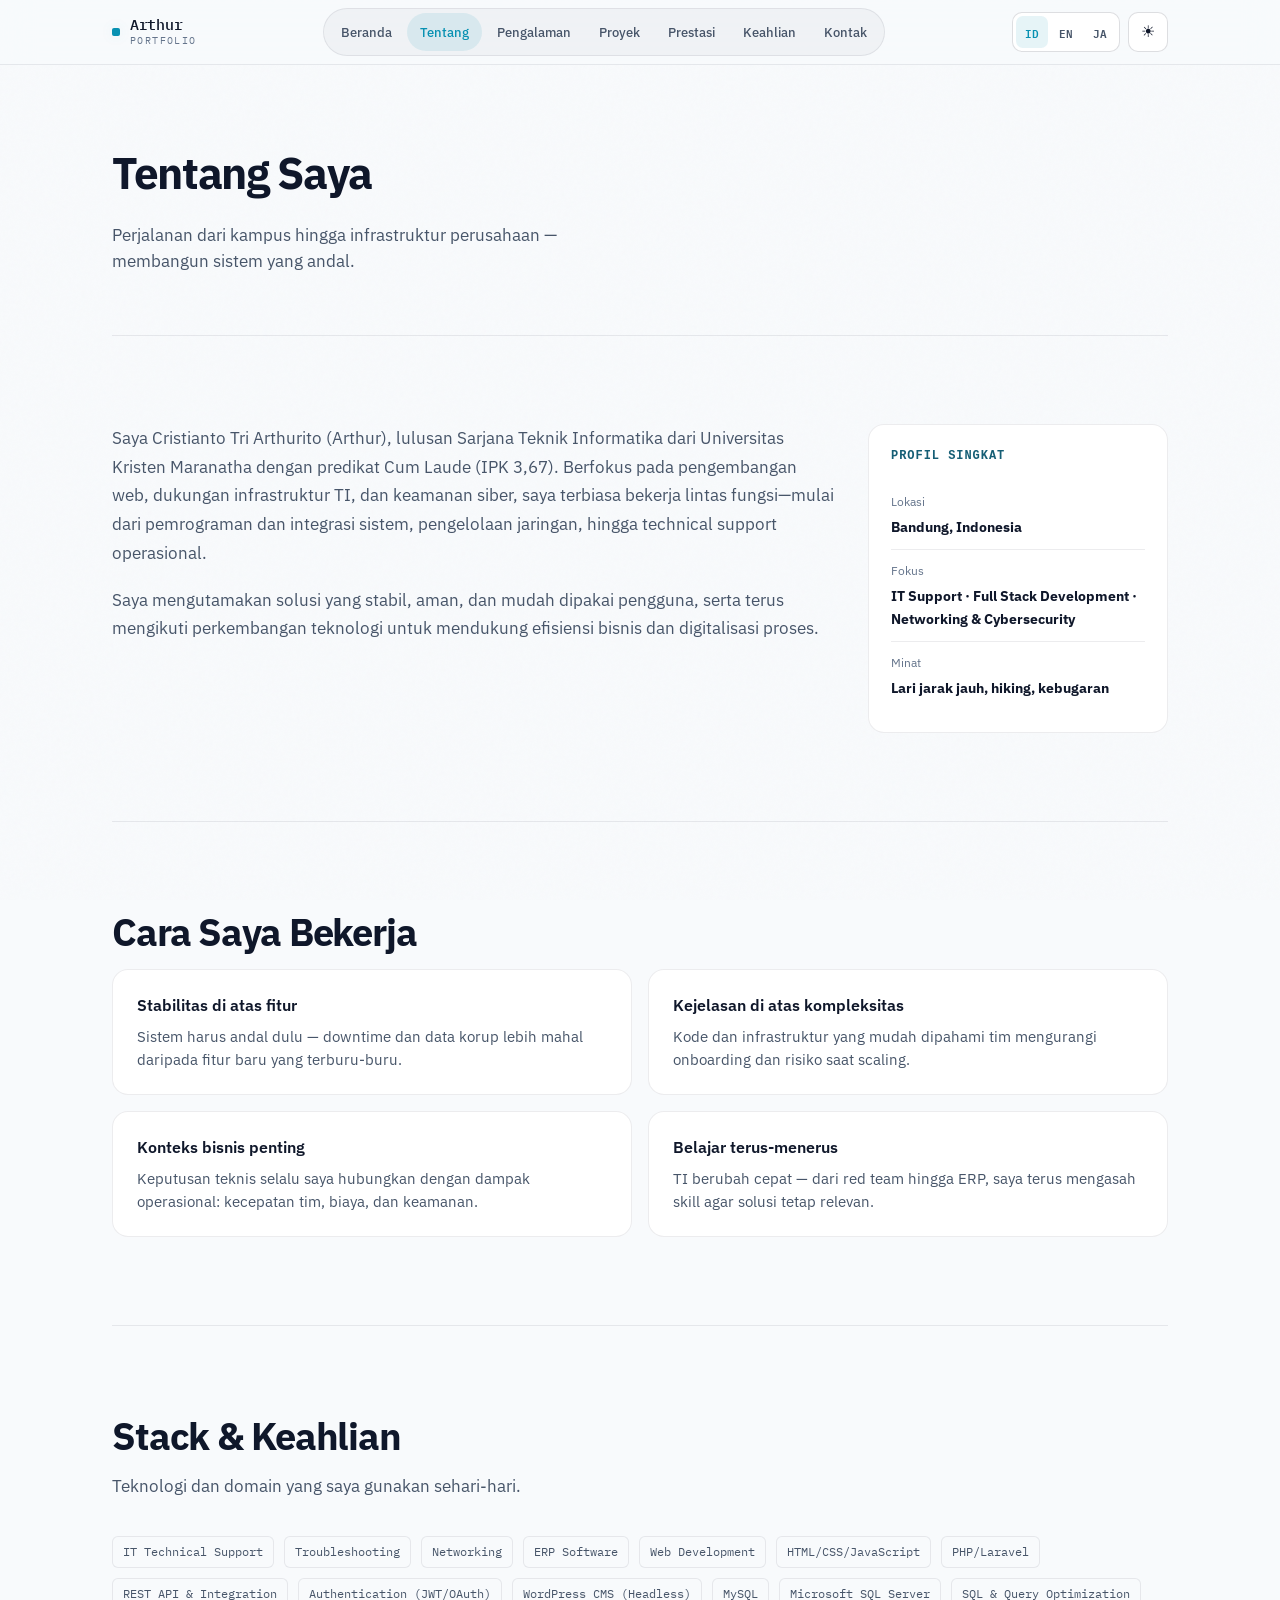
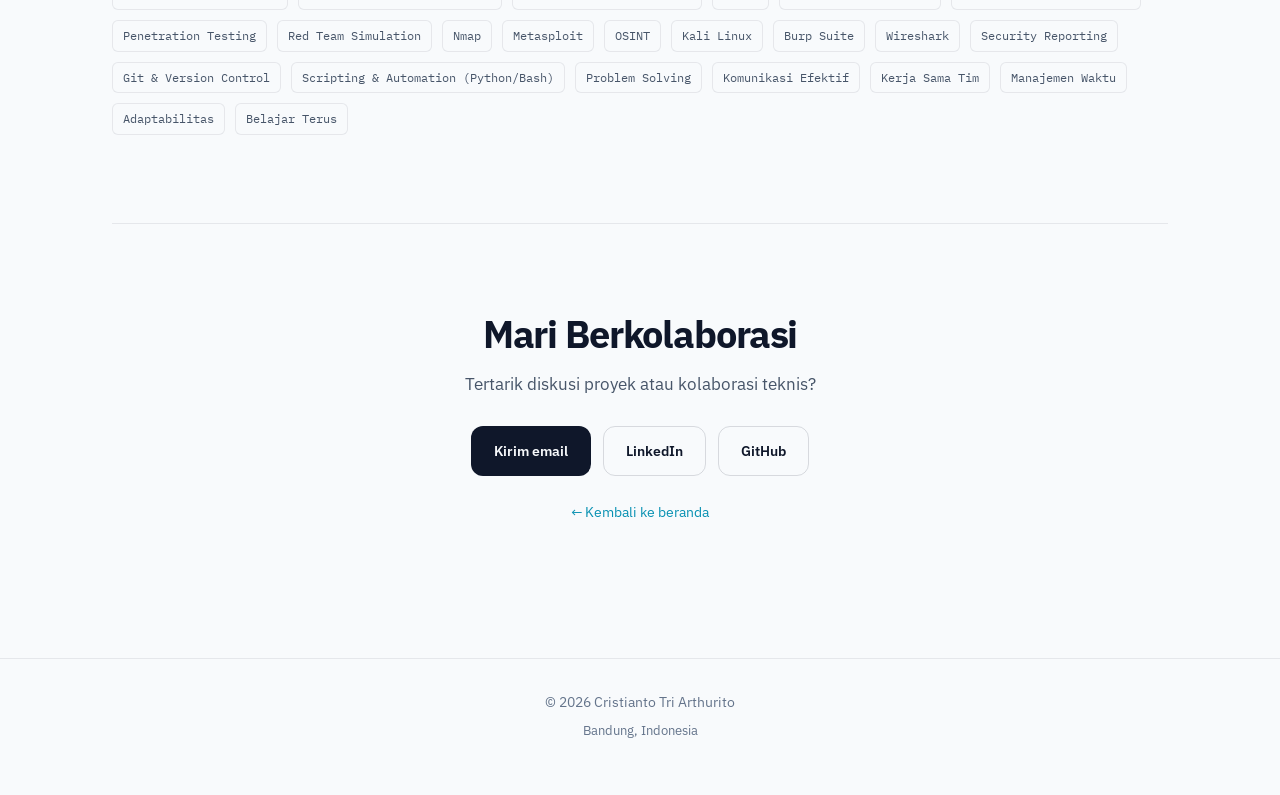
==== commit d4eb0cb3: "Show the portfolio in light mode with local photos and a prefilled contact email. The email subject " ====
--- a/about.html
+++ b/about.html
@@ -1,5 +1,5 @@
 <!DOCTYPE html>
-<html lang="id">
+<html lang="id" data-theme="light">
 <head>
   <meta charset="UTF-8">
   <meta name="viewport" content="width=device-width, initial-scale=1.0">
--- a/css/style.css
+++ b/css/style.css
@@ -1,5 +1,25 @@
-/* Portfolio — codedgar-inspired, dark default + light toggle */
+/* Portfolio — light default + dark toggle */
 :root,
+[data-theme="light"] {
+  --bg: #f8fafc;
+  --bg-elevated: #ffffff;
+  --bg-card: #ffffff;
+  --ink: #0f172a;
+  --ink-muted: #475569;
+  --ink-dim: #64748b;
+  --accent: #0891b2;
+  --accent-hover: #0e7490;
+  --accent-dim: #155e75;
+  --accent-soft: rgba(8, 145, 178, 0.1);
+  --border: rgba(15, 23, 42, 0.08);
+  --border-strong: rgba(15, 23, 42, 0.14);
+  --header-bg: rgba(248, 250, 252, 0.88);
+  --btn-primary-bg: #0f172a;
+  --btn-primary-ink: #f8fafc;
+  --noise-opacity: 0.02;
+  color-scheme: light;
+}
+
 [data-theme="dark"] {
   --bg: #0a0a0b;
   --bg-elevated: #111113;
@@ -20,26 +40,6 @@
   color-scheme: dark;
 }
 
-[data-theme="light"] {
-  --bg: #f8fafc;
-  --bg-elevated: #ffffff;
-  --bg-card: #ffffff;
-  --ink: #0f172a;
-  --ink-muted: #475569;
-  --ink-dim: #64748b;
-  --accent: #0891b2;
-  --accent-hover: #0e7490;
-  --accent-dim: #155e75;
-  --accent-soft: rgba(8, 145, 178, 0.1);
-  --border: rgba(15, 23, 42, 0.08);
-  --border-strong: rgba(15, 23, 42, 0.14);
-  --header-bg: rgba(248, 250, 252, 0.88);
-  --btn-primary-bg: #0f172a;
-  --btn-primary-ink: #f8fafc;
-  --noise-opacity: 0.02;
-  color-scheme: light;
-}
-
 :root {
   --radius: 12px;
   --radius-lg: 16px;
